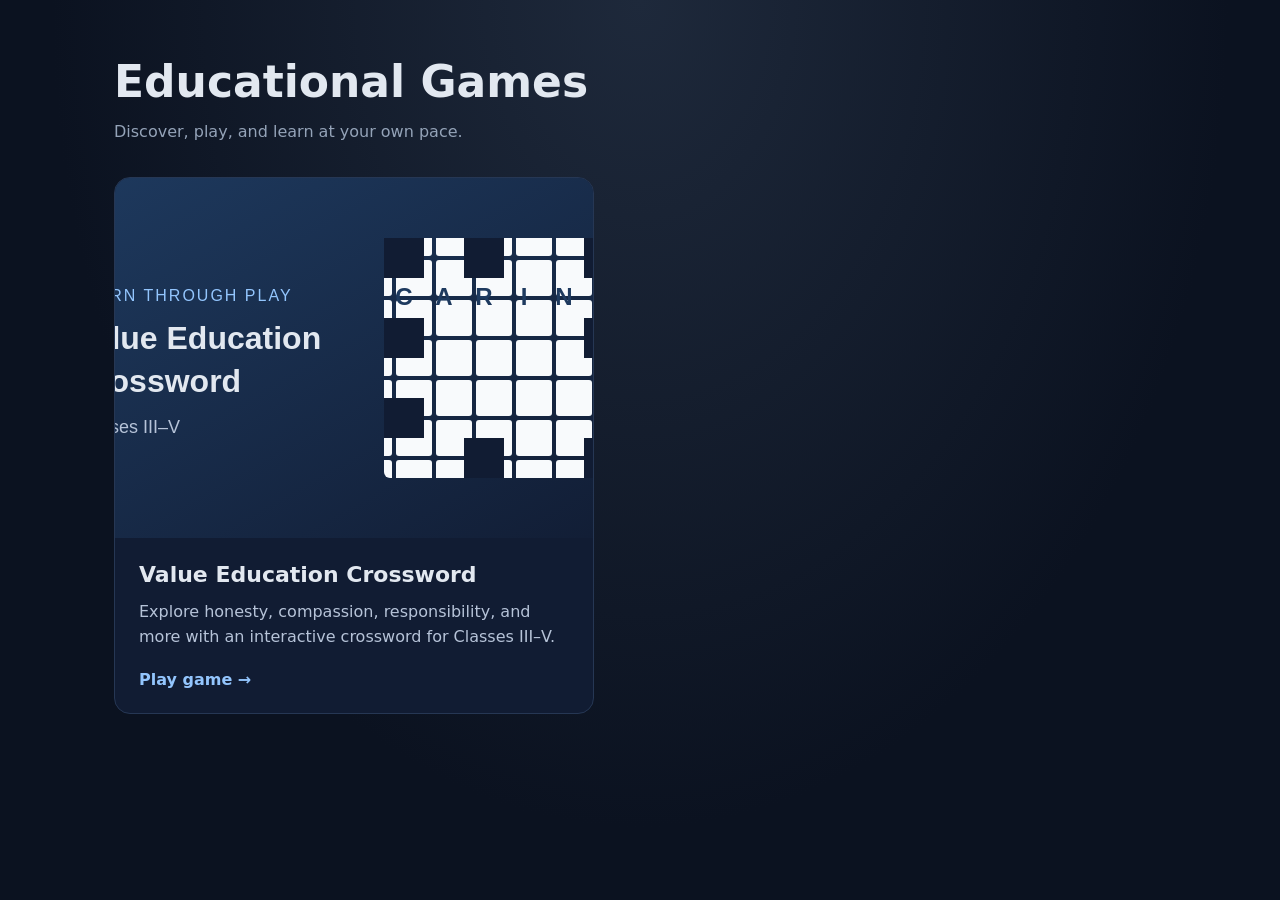
==== index.html @ bbfd3c5c "Add JSON-driven game gallery and crossword thumbnail" ====
<!DOCTYPE html>
<html lang="en">
<head>
  <meta charset="utf-8">
  <meta name="viewport" content="width=device-width, initial-scale=1">
  <title>Educational Games</title>
  <style>
    :root { color-scheme: dark; font-family: "Segoe UI", system-ui, sans-serif; color: #e2e8f0; background: #0b1220; }
    * { box-sizing: border-box; }
    body { margin: 0; min-height: 100vh; background: radial-gradient(ellipse at top, #1e293b, #0b1220 65%); }
    main { max-width: 1100px; margin: auto; padding: 56px 24px; }
    h1 { margin: 0 0 12px; font-size: clamp(28px, 5vw, 44px); }
    header p { margin: 0 0 32px; color: #94a3b8; line-height: 1.6; }
    .games { display: grid; grid-template-columns: repeat(auto-fit, minmax(min(100%, 280px), 1fr)); gap: 24px; }
    .game { display: block; max-width: 480px; overflow: hidden; color: inherit; text-decoration: none; background: #111c33; border: 1px solid #263754; border-radius: 16px; transition: transform .15s, border-color .15s; }
    .game:hover { transform: translateY(-4px); border-color: #60a5fa; }
    .game:focus-visible { outline: 3px solid #60a5fa; outline-offset: 5px; }
    .game img { display: block; width: 100%; aspect-ratio: 16 / 9; object-fit: cover; }
    .details { padding: 24px; }
    h2 { margin: 0 0 12px; font-size: 22px; }
    .details p { margin: 0 0 20px; color: #b6c3d8; line-height: 1.6; }
    .play { color: #93c5fd; font-weight: 600; }
    #status { color: #b6c3d8; line-height: 1.6; }
  </style>
</head>
<body>
  <main>
    <header>
      <h1>Educational Games</h1>
      <p>Discover, play, and learn at your own pace.</p>
    </header>
    <p id="status" role="status">Loading games…</p>
    <div id="games" class="games"></div>
    <noscript>Enable JavaScript to view the game list.</noscript>
  </main>
  <script>
    async function loadGames() {
      const status = document.getElementById('status');
      const container = document.getElementById('games');
      try {
        const response = await fetch('./games.json');
        if (!response.ok) throw new Error('Unable to load games');
        const games = await response.json();
        if (!Array.isArray(games)) throw new Error('Invalid game list');
        const cards = document.createDocumentFragment();
        for (const game of games) {
          const card = document.createElement('a');
          card.className = 'game';
          card.href = game.url;
          const thumbnail = document.createElement('img');
          thumbnail.src = game.thumbnail;
          thumbnail.alt = `${game.title} preview`;
          thumbnail.loading = 'lazy';
          thumbnail.width = 640;
          thumbnail.height = 360;
          const details = document.createElement('div');
          details.className = 'details';
          const title = document.createElement('h2');
          title.textContent = game.title;
          const description = document.createElement('p');
          description.textContent = game.description;
          const play = document.createElement('span');
          play.className = 'play';
          play.textContent = 'Play game →';
          details.append(title, description, play);
          card.append(thumbnail, details);
          cards.append(card);
        }
        container.replaceChildren(cards);
        status.textContent = games.length ? '' : 'More games are coming soon.';
        status.hidden = games.length > 0;
      } catch (error) {
        status.textContent = 'The games could not be loaded. Please refresh and try again.';
        console.error(error);
      }
    }
    loadGames();
  </script>
</body>
</html>
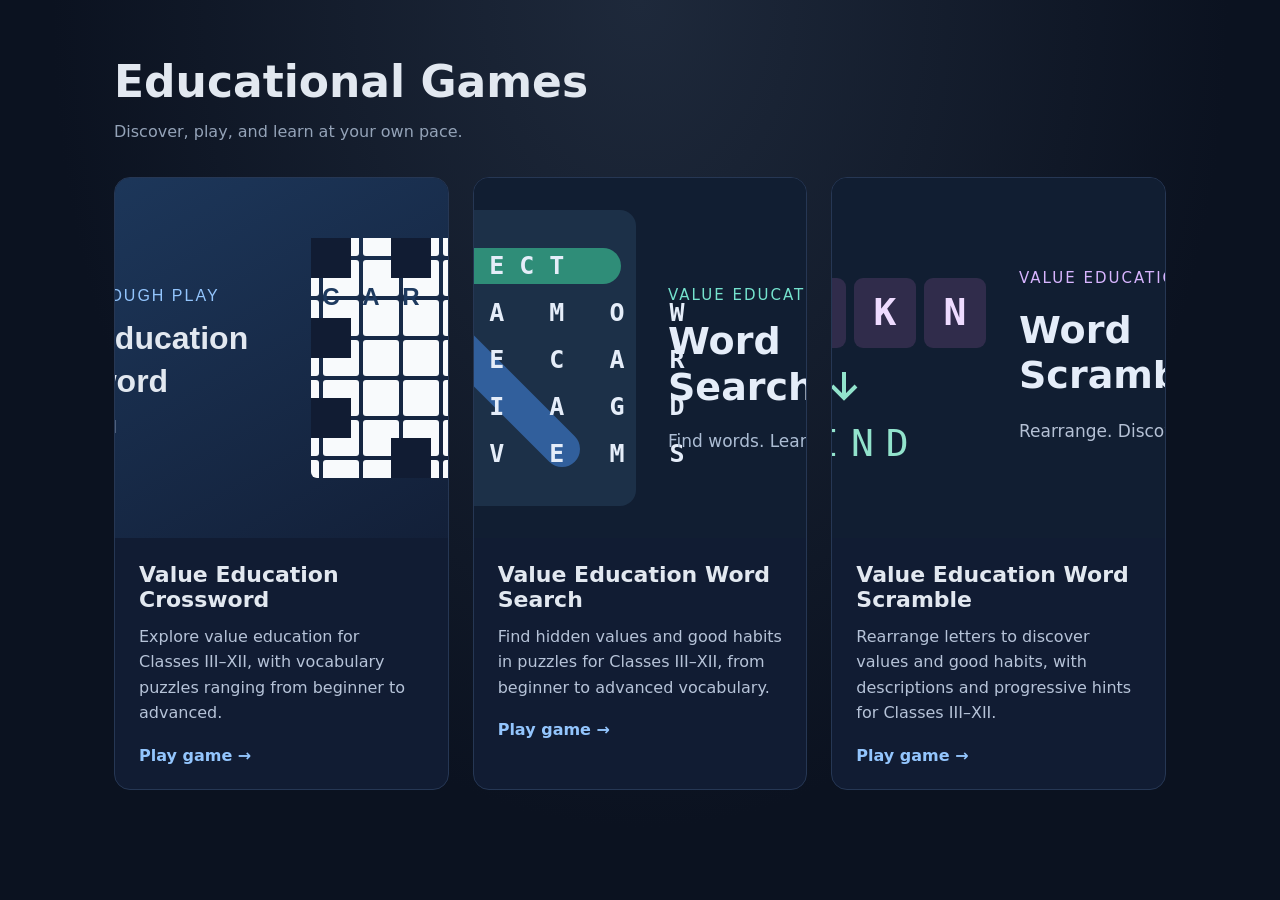
==== commit ab425a3c: "Add homepage PWA installation and crossword home navigation" ====
--- a/index.html
+++ b/index.html
@@ -4,6 +4,12 @@
   <meta charset="utf-8">
   <meta name="viewport" content="width=device-width, initial-scale=1">
   <title>Educational Games</title>
+  <link rel="manifest" href="manifest.webmanifest">
+  <meta name="theme-color" content="#0b1220">
+  <meta name="apple-mobile-web-app-capable" content="yes">
+  <meta name="apple-mobile-web-app-title" content="Edu Games">
+  <link rel="apple-touch-icon" href="icons/icon-180.png">
+  <link rel="icon" type="image/png" href="icons/icon-192.png">
   <style>
     :root { color-scheme: dark; font-family: "Segoe UI", system-ui, sans-serif; color: #e2e8f0; background: #0b1220; }
     * { box-sizing: border-box; }
@@ -21,6 +27,14 @@
     .details p { margin: 0 0 20px; color: #b6c3d8; line-height: 1.6; }
     .play { color: #93c5fd; font-weight: 600; }
     #status { color: #b6c3d8; line-height: 1.6; }
+    [hidden] { display: none !important; }
+    .install-panel { padding: 20px; margin-bottom: 28px; border: 1px solid #476480; border-radius: 14px; background: #15243b; }
+    .install-panel h2 { font-size: 20px; }
+    .install-panel p { color: #b6c3d8; line-height: 1.6; }
+    .install-actions { display: flex; flex-wrap: wrap; gap: 12px; }
+    button { font: inherit; color: #e2e8f0; background: #233d60; border: 1px solid #476480; padding: 10px 16px; border-radius: 8px; cursor: pointer; }
+    button:focus-visible { outline: 3px solid #60a5fa; outline-offset: 3px; }
+    #show-install { margin-top: 28px; }
   </style>
 </head>
 <body>
@@ -29,8 +43,14 @@
       <h1>Educational Games</h1>
       <p>Discover, play, and learn at your own pace.</p>
     </header>
+    <section id="install-panel" class="install-panel" aria-labelledby="install-title" hidden>
+      <h2 id="install-title">Add games to your home screen</h2>
+      <p id="install-instructions"></p>
+      <div class="install-actions"><button id="install-app" type="button" hidden>Add to home screen</button><button id="dismiss-install" type="button">Not now</button></div>
+    </section>
     <p id="status" role="status">Loading games…</p>
     <div id="games" class="games"></div>
+    <button id="show-install" type="button" hidden>Add to home screen</button>
     <noscript>Enable JavaScript to view the game list.</noscript>
   </main>
   <script>
@@ -76,5 +96,6 @@
     }
     loadGames();
   </script>
+  <script src="pwa.js"></script>
 </body>
 </html>
